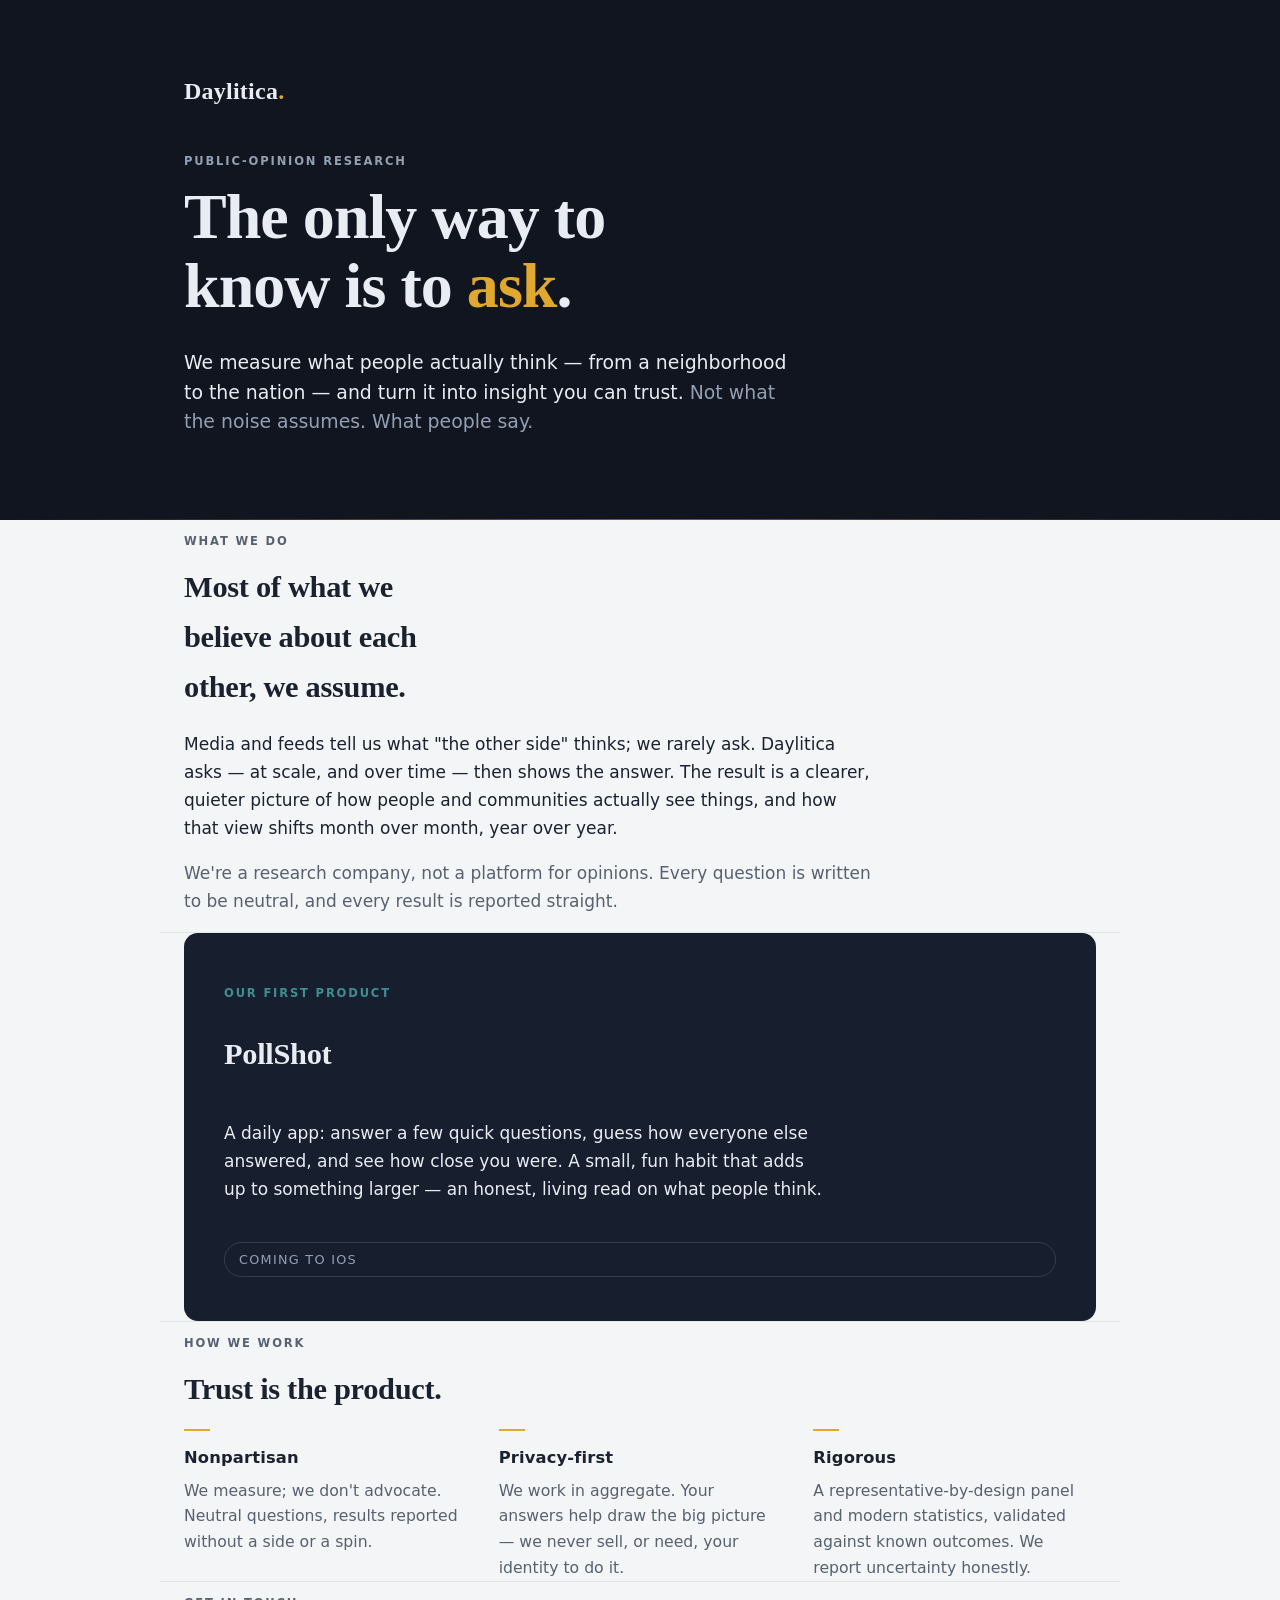
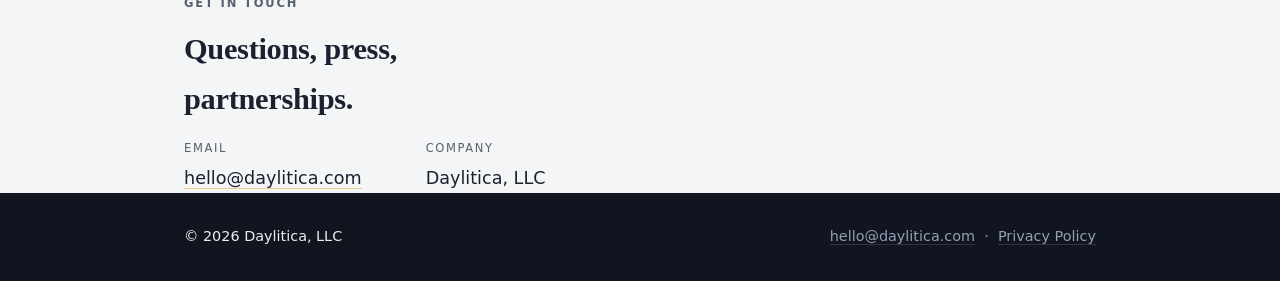
==== index.html @ 35c39e45 "Add Daylitica marketing site (sites/daylitica/) for Apple org enrollment Landing (index.html) + priv" ====
<!doctype html>
<html lang="en">
<head>
  <meta charset="utf-8">
  <title>Daylitica</title>
  <meta name="viewport" content="width=device-width, initial-scale=1">
  <meta name="description" content="Daylitica, LLC — public-opinion research. We measure what people actually think, from a neighborhood to the nation.">
  <link rel="stylesheet" href="style.css">
</head>
<body>
  <header class="hero">
    <div class="wrap">
      <p class="brand">Daylitica<span class="dot">.</span></p>
      <p class="eyebrow">Public-opinion research</p>
      <h1 class="thesis">The only way to know is to <em>ask</em>.</h1>
      <p class="lede">We measure what people actually think — from a neighborhood to the nation — and turn it into insight you can trust. <span class="soft">Not what the noise assumes. What people say.</span></p>
    </div>
  </header>

  <main>
    <section class="wrap">
      <p class="eyebrow">What we do</p>
      <h2>Most of what we believe about each other, we assume.</h2>
      <p>Media and feeds tell us what "the other side" thinks; we rarely ask. Daylitica asks — at scale, and over time — then shows the answer. The result is a clearer, quieter picture of how people and communities actually see things, and how that view shifts month over month, year over year.</p>
      <p class="muted">We're a research company, not a platform for opinions. Every question is written to be neutral, and every result is reported straight.</p>
    </section>

    <section class="wrap">
      <div class="product">
        <p class="eyebrow">Our first product</p>
        <h2>PollShot</h2>
        <p>A daily app: answer a few quick questions, guess how everyone else answered, and see how close you were. A small, fun habit that adds up to something larger — an honest, living read on what people think.</p>
        <span class="status">Coming to iOS</span>
      </div>
    </section>

    <section class="wrap">
      <p class="eyebrow">How we work</p>
      <h2>Trust is the product.</h2>
      <div class="cols">
        <div>
          <h3>Nonpartisan</h3>
          <p>We measure; we don't advocate. Neutral questions, results reported without a side or a spin.</p>
        </div>
        <div>
          <h3>Privacy-first</h3>
          <p>We work in aggregate. Your answers help draw the big picture — we never sell, or need, your identity to do it.</p>
        </div>
        <div>
          <h3>Rigorous</h3>
          <p>A representative-by-design panel and modern statistics, validated against known outcomes. We report uncertainty honestly.</p>
        </div>
      </div>
    </section>

    <section class="wrap">
      <p class="eyebrow">Get in touch</p>
      <h2>Questions, press, partnerships.</h2>
      <div class="contact-grid">
        <div>
          <div class="label">Email</div>
          <div class="val"><a href="mailto:hello@daylitica.com">hello@daylitica.com</a></div>
        </div>
        <div>
          <div class="label">Company</div>
          <div class="val">Daylitica, LLC</div>
        </div>
      </div>
    </section>
  </main>

  <footer>
    <div class="wrap">
      <span class="legal">© 2026 Daylitica, LLC</span>
      <span><a href="mailto:hello@daylitica.com">hello@daylitica.com</a> &nbsp;·&nbsp; <a href="privacy.html">Privacy Policy</a></span>
    </div>
  </footer>
</body>
</html>
---- style.css ----
:root{
  --ink:#10151F; --ink-2:#171F2E; --paper:#F4F5F7; --paper-2:#FBFBFC;
  --text:#1A2230; --text-soft:#57616F; --on-ink:#E9ECF3; --on-ink-soft:#93A0B4;
  --gold:#E0A82E; --teal:#3E8E92; --line:#E1E4E9; --line-ink:rgba(233,236,243,.14);
  --serif:ui-serif,"New York",Georgia,"Times New Roman",serif;
  --sans:-apple-system,system-ui,"Segoe UI",Roboto,Helvetica,Arial,sans-serif;
  --measure:64ch;
}
*{box-sizing:border-box}
body{margin:0;background:var(--paper);color:var(--text);font-family:var(--sans);
  font-size:17px;line-height:1.65;-webkit-font-smoothing:antialiased;text-rendering:optimizeLegibility}
.wrap{max-width:960px;margin:0 auto;padding:0 24px}
.eyebrow{font-size:.72rem;letter-spacing:.16em;text-transform:uppercase;font-weight:600;color:var(--text-soft)}
a{color:var(--text);text-decoration:none;border-bottom:1px solid rgba(224,168,46,.55);transition:border-color .15s,color .15s}
a:hover{color:#000;border-bottom-color:var(--gold)}
a:focus-visible{outline:2px solid var(--gold);outline-offset:3px;border-radius:2px}

/* Hero */
.hero{background:var(--ink);color:var(--on-ink);padding:72px 0 84px;position:relative;overflow:hidden}
.hero::after{content:"";position:absolute;left:0;right:0;bottom:0;height:1px;background:linear-gradient(90deg,transparent,var(--gold),transparent);opacity:.5}
.hero .eyebrow{color:var(--on-ink-soft)}
.brand{font-family:var(--serif);font-weight:600;font-size:1.5rem;letter-spacing:.01em;margin:0 0 40px}
.brand a{border:0;color:inherit}
.brand .dot{color:var(--gold)}
.thesis{font-family:var(--serif);font-weight:600;font-size:clamp(2.3rem,6vw,4rem);line-height:1.08;
  letter-spacing:-.015em;text-wrap:balance;margin:.5rem 0 0;max-width:15ch}
.thesis em{font-style:normal;color:var(--gold)}
.lede{font-size:1.18rem;line-height:1.55;color:var(--on-ink);max-width:52ch;margin:28px 0 0}
.lede .soft{color:var(--on-ink-soft)}

/* Sections */
section{padding:64px 0;border-top:1px solid var(--line)}
section:first-of-type{border-top:0}
h2{font-family:var(--serif);font-weight:600;font-size:1.9rem;letter-spacing:-.01em;
  text-wrap:balance;margin:.4rem 0 .9rem;max-width:22ch}
p{max-width:var(--measure)}
.muted{color:var(--text-soft)}

/* PollShot band */
.product{background:var(--ink-2);color:var(--on-ink);border-radius:14px;padding:40px 40px 44px;display:grid;gap:8px}
.product .eyebrow{color:var(--teal)}
.product h2{color:var(--on-ink)}
.product p{color:var(--on-ink);max-width:56ch}
.product .status{margin-top:14px;display:inline-block;font-size:.8rem;letter-spacing:.1em;
  text-transform:uppercase;color:var(--on-ink-soft);border:1px solid var(--line-ink);border-radius:999px;padding:6px 14px}

/* Principles */
.cols{display:grid;grid-template-columns:repeat(3,1fr);gap:36px 32px;margin-top:12px}
.cols h3{font-size:1.02rem;font-weight:700;margin:0 0 6px;letter-spacing:.01em}
.cols h3::before{content:"";display:block;width:26px;height:2px;background:var(--gold);margin-bottom:14px}
.cols p{font-size:.98rem;color:var(--text-soft);max-width:34ch;margin:0}

/* Contact */
.contact-grid{display:flex;flex-wrap:wrap;gap:40px 64px;margin-top:8px}
.contact-grid .label{font-size:.72rem;letter-spacing:.14em;text-transform:uppercase;color:var(--text-soft);margin-bottom:6px}
.contact-grid .val{font-size:1.1rem}

/* Footer */
footer{background:var(--ink);color:var(--on-ink-soft);padding:32px 0;font-size:.9rem}
footer .wrap{display:flex;flex-wrap:wrap;gap:8px 28px;align-items:center;justify-content:space-between}
footer a{color:var(--on-ink-soft);border-bottom-color:var(--line-ink)}
footer a:hover{color:var(--on-ink)}
footer .legal{color:var(--on-ink)}

/* Document pages (privacy) */
.doc-header{background:var(--ink);color:var(--on-ink);padding:26px 0}
.doc-header .brand{margin:0;font-size:1.25rem}
.doc{max-width:70ch;margin:0 auto;padding:56px 24px 72px}
.doc h1{font-family:var(--serif);font-weight:600;font-size:clamp(2rem,5vw,2.9rem);letter-spacing:-.015em;margin:0 0 6px;text-wrap:balance}
.doc .updated{font-size:.85rem;color:var(--text-soft);margin:0 0 8px}
.doc h2{font-family:var(--serif);font-size:1.4rem;margin:44px 0 4px;max-width:none}
.doc h3{font-size:1.02rem;font-weight:700;margin:26px 0 2px}
.doc p,.doc li{max-width:none;color:var(--text)}
.doc ul{padding-left:1.15em;margin:.5rem 0}
.doc li{margin:.4rem 0}
.doc li strong{font-weight:650}
.summary{background:var(--paper-2);border:1px solid var(--line);border-left:3px solid var(--gold);
  border-radius:8px;padding:20px 24px;margin:22px 0 8px}
.summary p{margin:0;font-size:1.05rem}
.summary ul{margin:.6rem 0 0}
.back{display:inline-block;margin-top:40px;font-size:.95rem}

@media (max-width:640px){
  body{font-size:16px}
  .cols{grid-template-columns:1fr;gap:28px}
  .product{padding:30px 26px 34px}
  section{padding:48px 0}
  .hero{padding:56px 0 64px}
  .doc{padding:40px 20px 56px}
}
@media (prefers-reduced-motion:reduce){*{transition:none!important}}
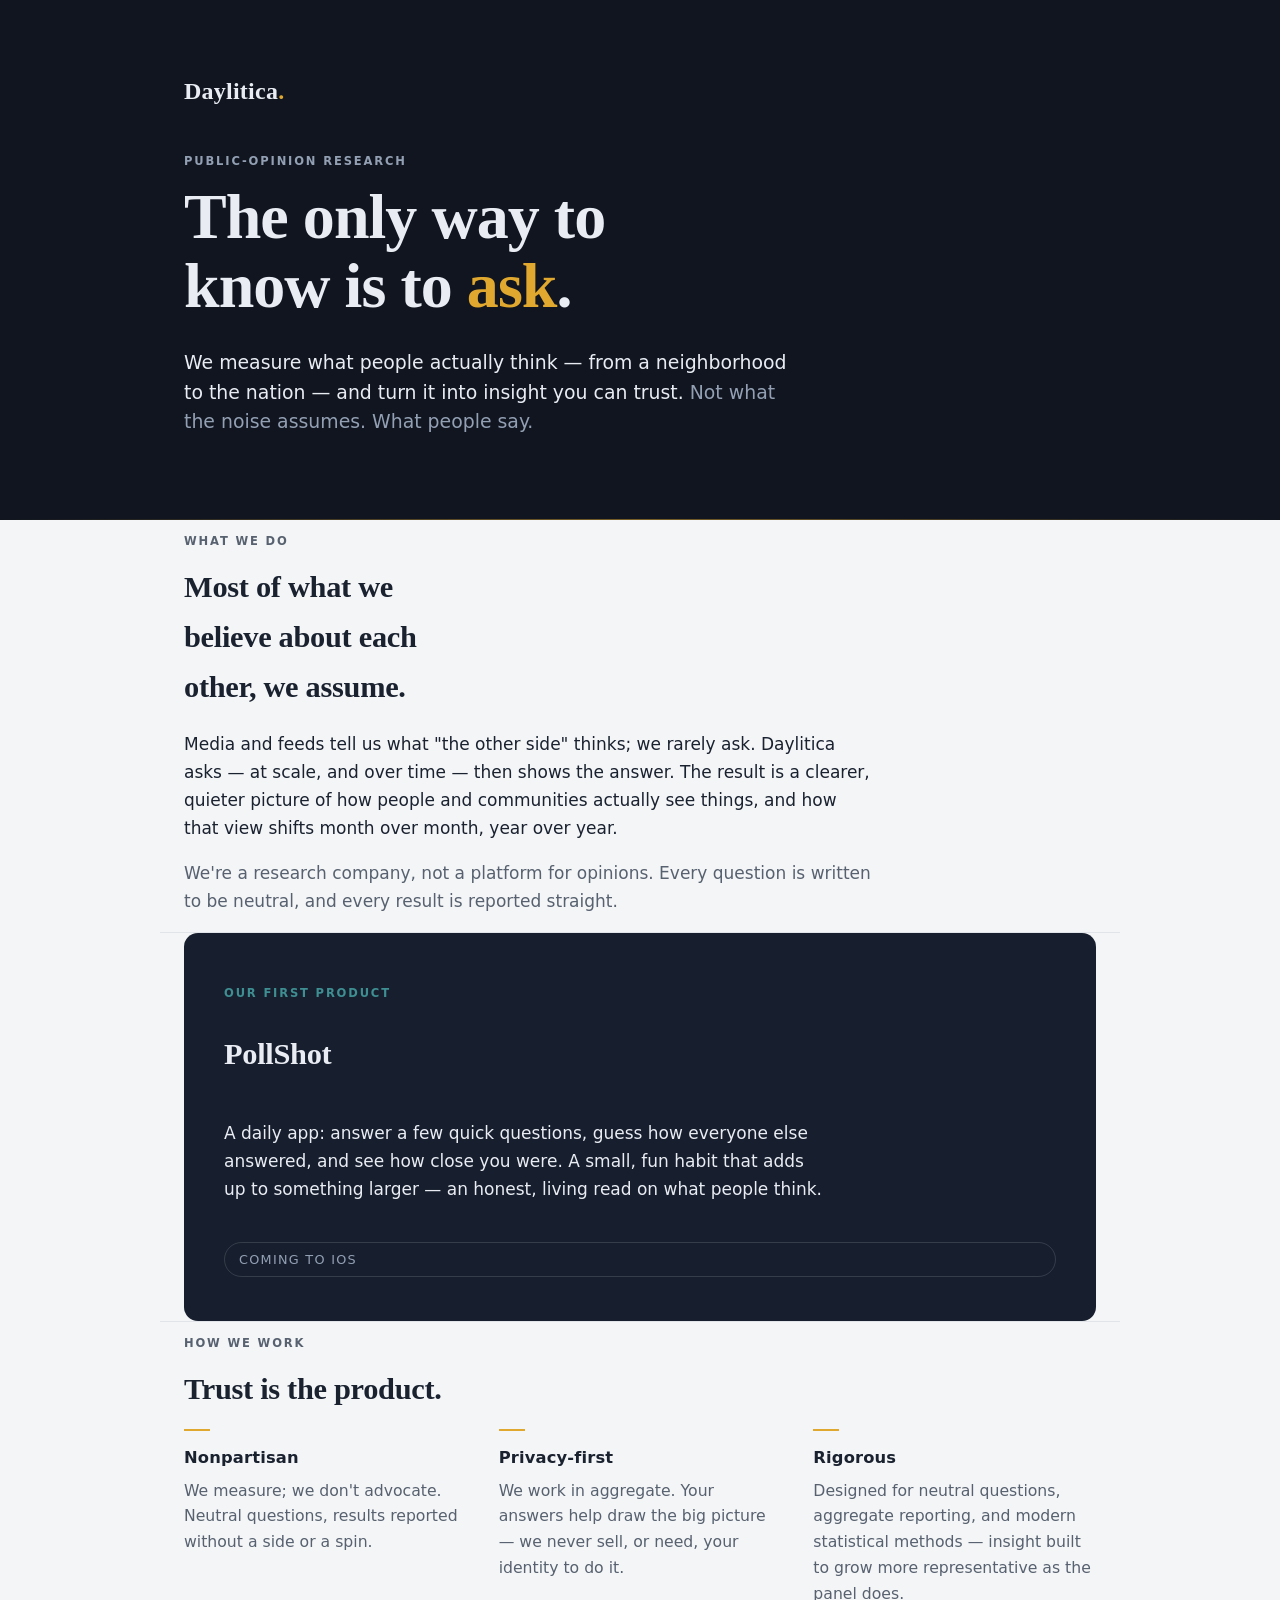
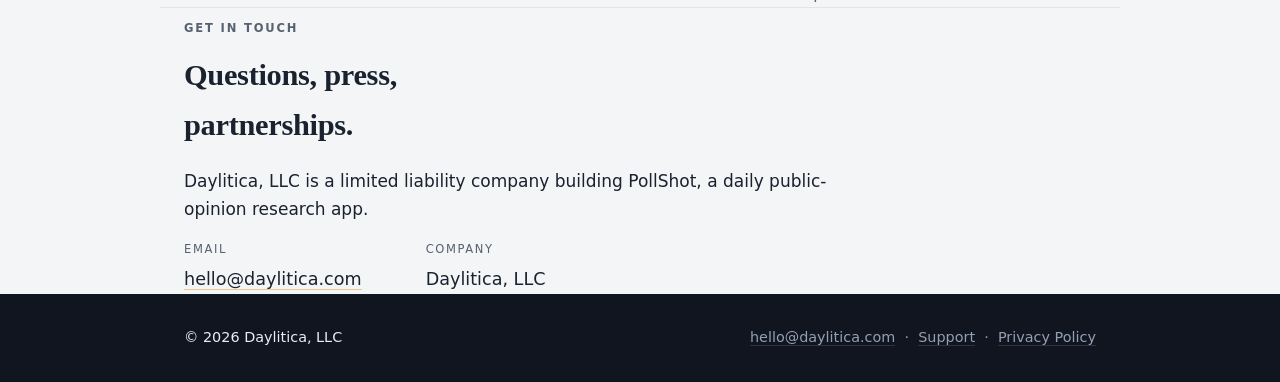
==== commit 12c063c9: "Daylitica site: soften pre-launch overpromises + add support page (review edits) - Rigorous card: dr" ====
--- a/index.html
+++ b/index.html
@@ -48,7 +48,7 @@
         </div>
         <div>
           <h3>Rigorous</h3>
-          <p>A representative-by-design panel and modern statistics, validated against known outcomes. We report uncertainty honestly.</p>
+          <p>Designed for neutral questions, aggregate reporting, and modern statistical methods — insight built to grow more representative as the panel does.</p>
         </div>
       </div>
     </section>
@@ -56,6 +56,7 @@
     <section class="wrap">
       <p class="eyebrow">Get in touch</p>
       <h2>Questions, press, partnerships.</h2>
+      <p>Daylitica, LLC is a limited liability company building PollShot, a daily public-opinion research app.</p>
       <div class="contact-grid">
         <div>
           <div class="label">Email</div>
@@ -72,7 +73,7 @@
   <footer>
     <div class="wrap">
       <span class="legal">© 2026 Daylitica, LLC</span>
-      <span><a href="mailto:hello@daylitica.com">hello@daylitica.com</a> &nbsp;·&nbsp; <a href="privacy.html">Privacy Policy</a></span>
+      <span><a href="mailto:hello@daylitica.com">hello@daylitica.com</a> &nbsp;·&nbsp; <a href="support.html">Support</a> &nbsp;·&nbsp; <a href="privacy.html">Privacy Policy</a></span>
     </div>
   </footer>
 </body>
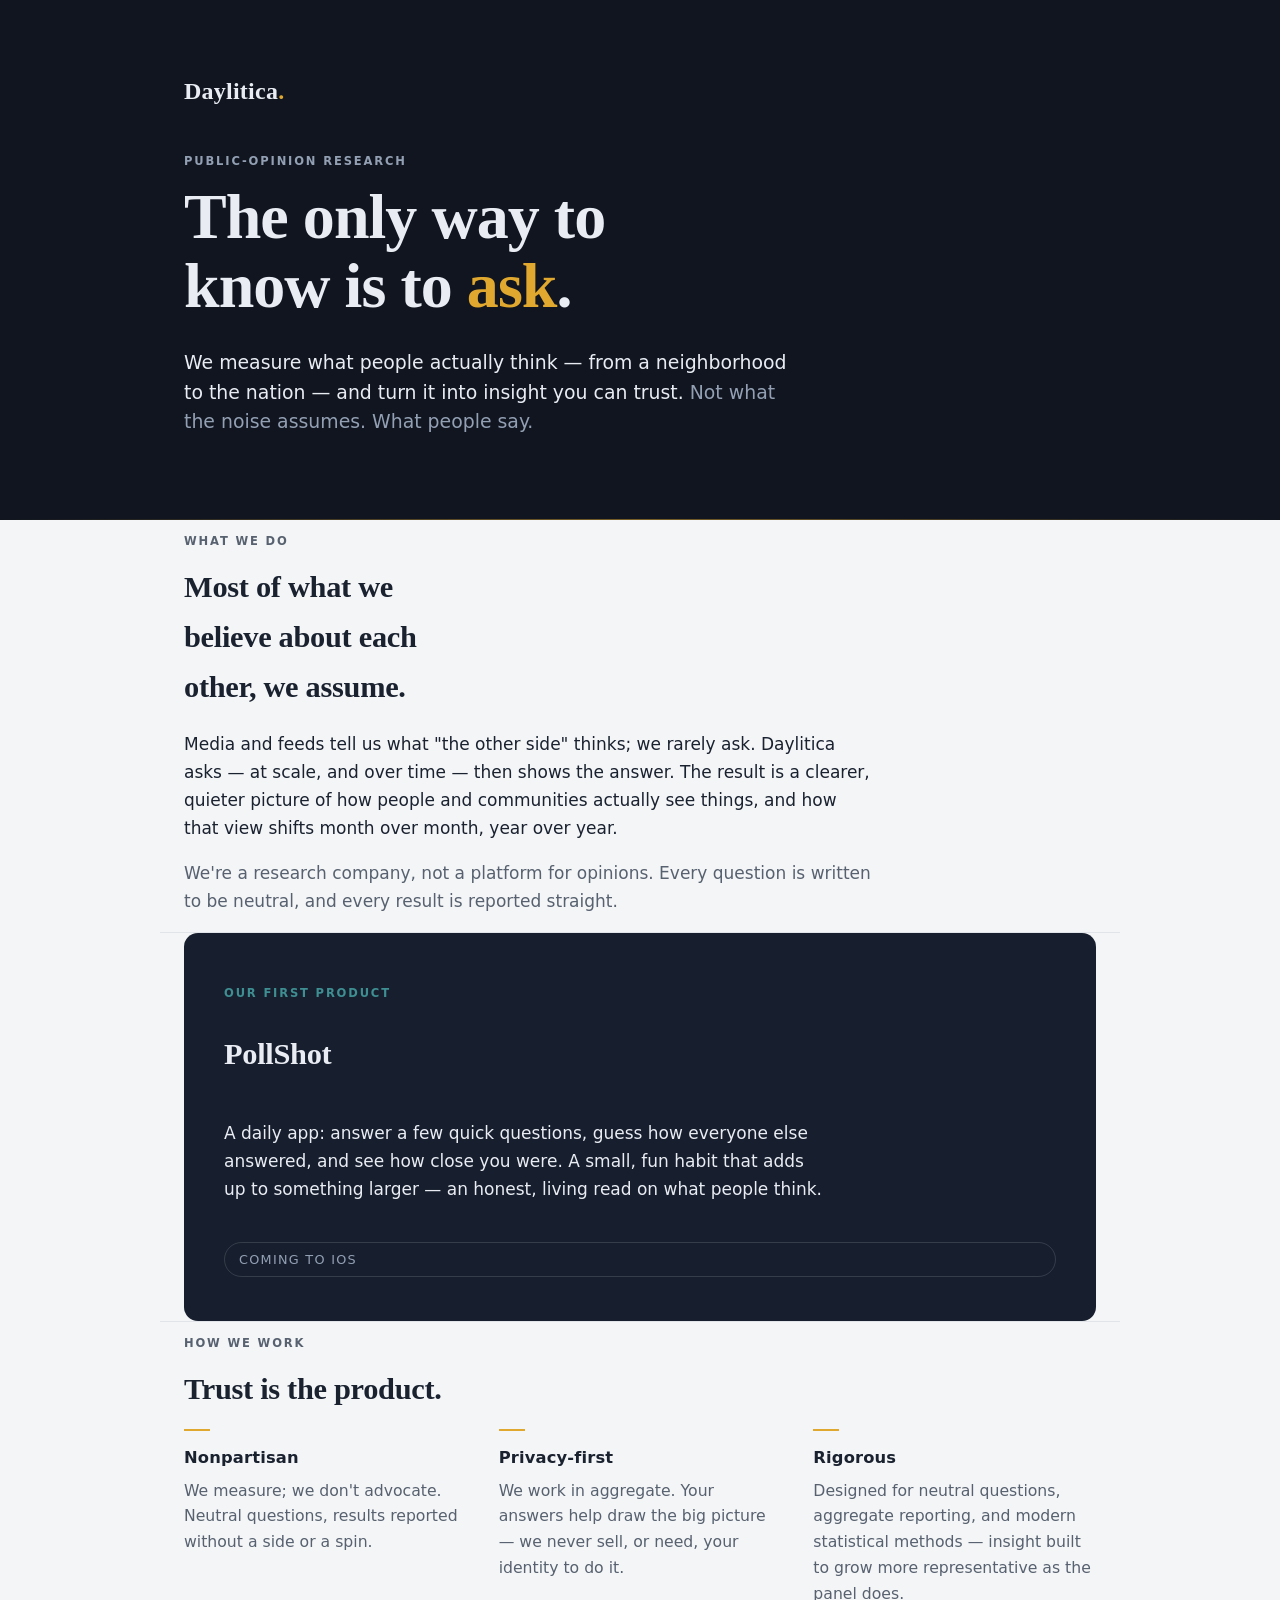
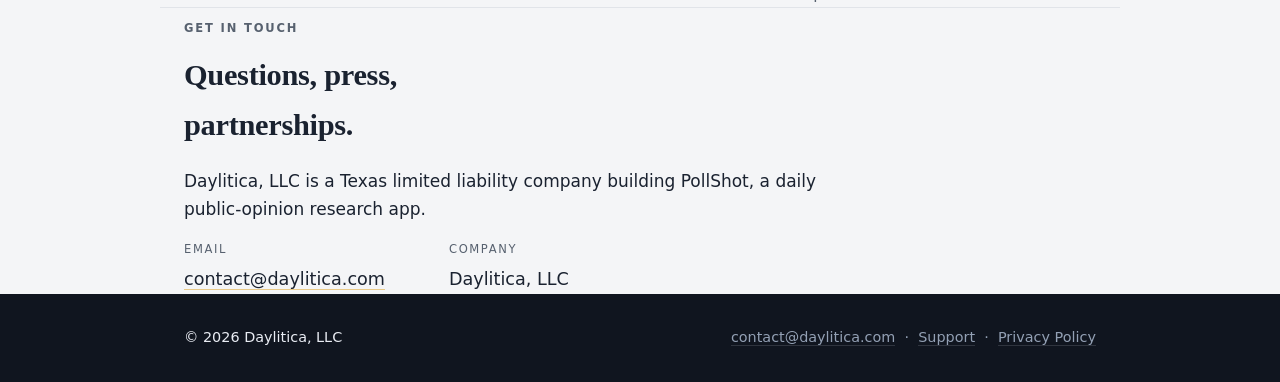
==== commit ae103228: "Daylitica site: contact@ (not hello@), Texas LLC entity line" ====
--- a/index.html
+++ b/index.html
@@ -56,11 +56,11 @@
     <section class="wrap">
       <p class="eyebrow">Get in touch</p>
       <h2>Questions, press, partnerships.</h2>
-      <p>Daylitica, LLC is a limited liability company building PollShot, a daily public-opinion research app.</p>
+      <p>Daylitica, LLC is a Texas limited liability company building PollShot, a daily public-opinion research app.</p>
       <div class="contact-grid">
         <div>
           <div class="label">Email</div>
-          <div class="val"><a href="mailto:hello@daylitica.com">hello@daylitica.com</a></div>
+          <div class="val"><a href="mailto:contact@daylitica.com">contact@daylitica.com</a></div>
         </div>
         <div>
           <div class="label">Company</div>
@@ -73,7 +73,7 @@
   <footer>
     <div class="wrap">
       <span class="legal">© 2026 Daylitica, LLC</span>
-      <span><a href="mailto:hello@daylitica.com">hello@daylitica.com</a> &nbsp;·&nbsp; <a href="support.html">Support</a> &nbsp;·&nbsp; <a href="privacy.html">Privacy Policy</a></span>
+      <span><a href="mailto:contact@daylitica.com">contact@daylitica.com</a> &nbsp;·&nbsp; <a href="support.html">Support</a> &nbsp;·&nbsp; <a href="privacy.html">Privacy Policy</a></span>
     </div>
   </footer>
 </body>
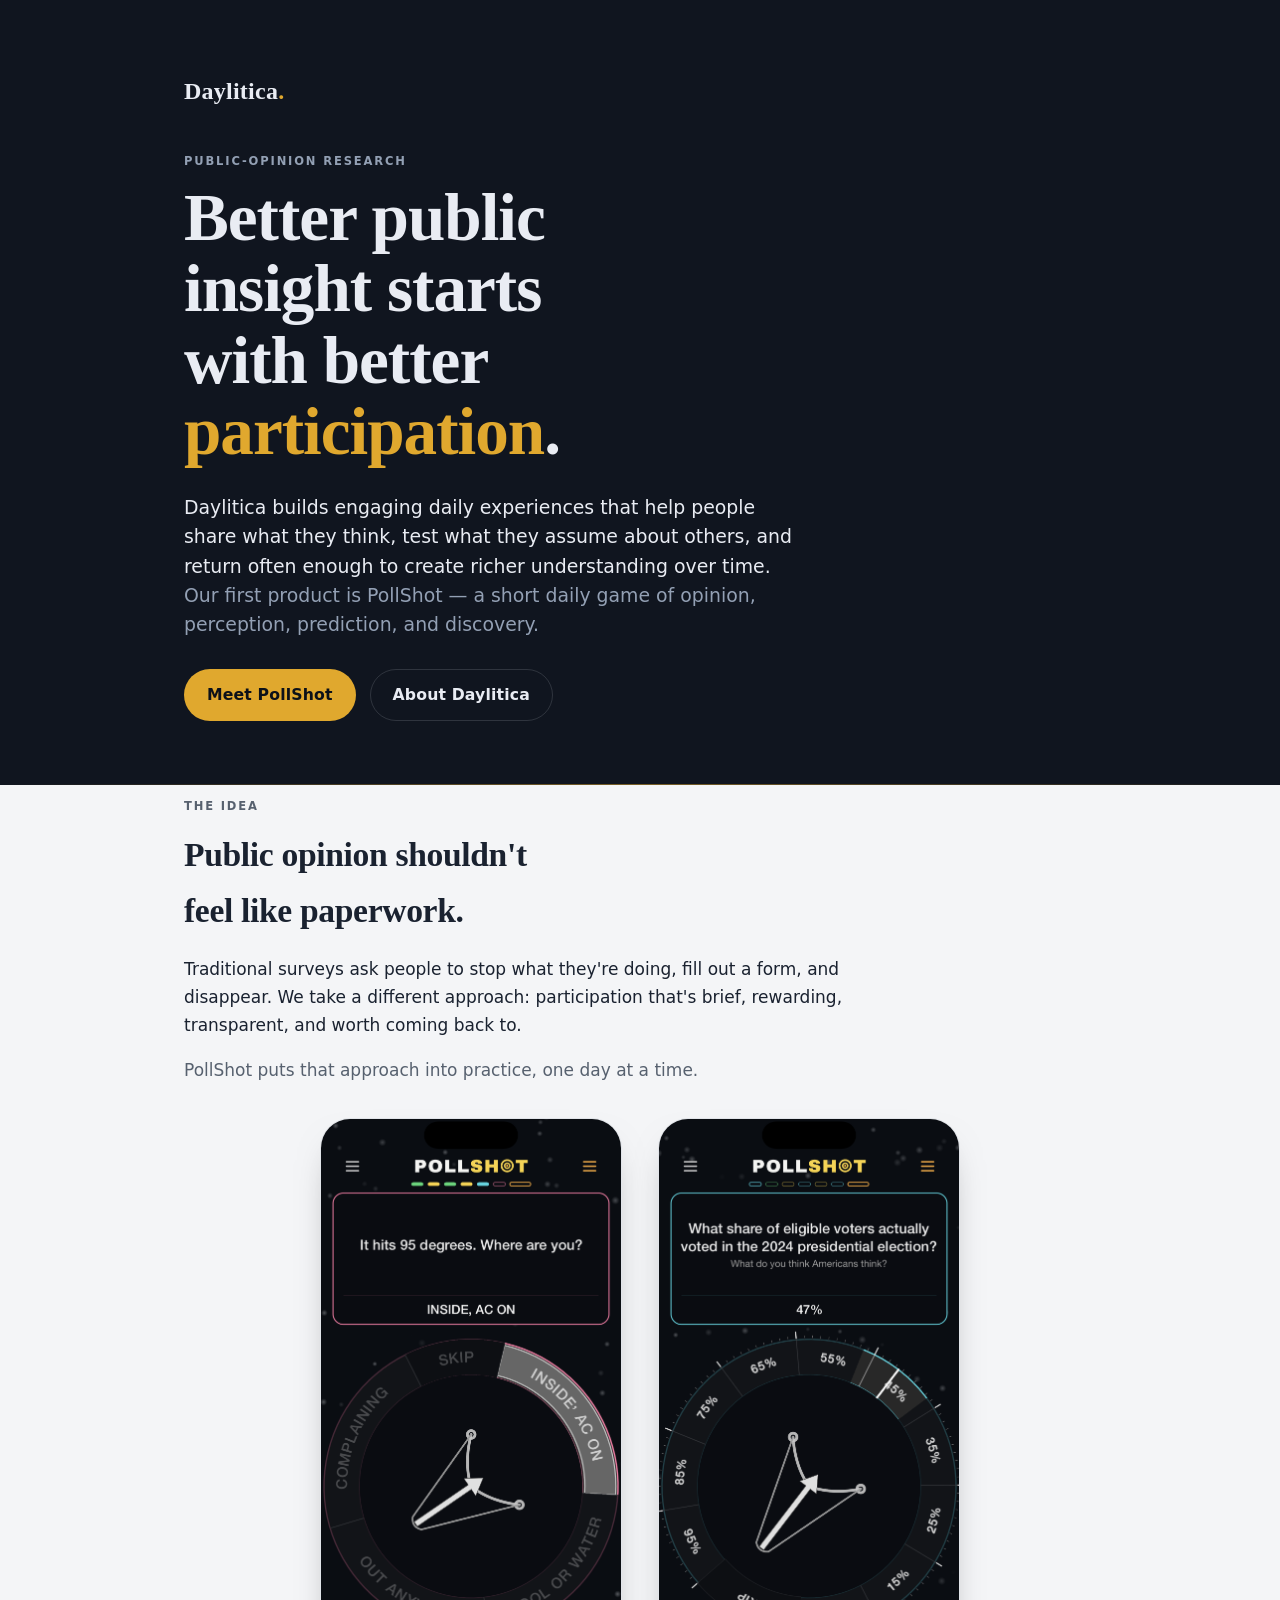
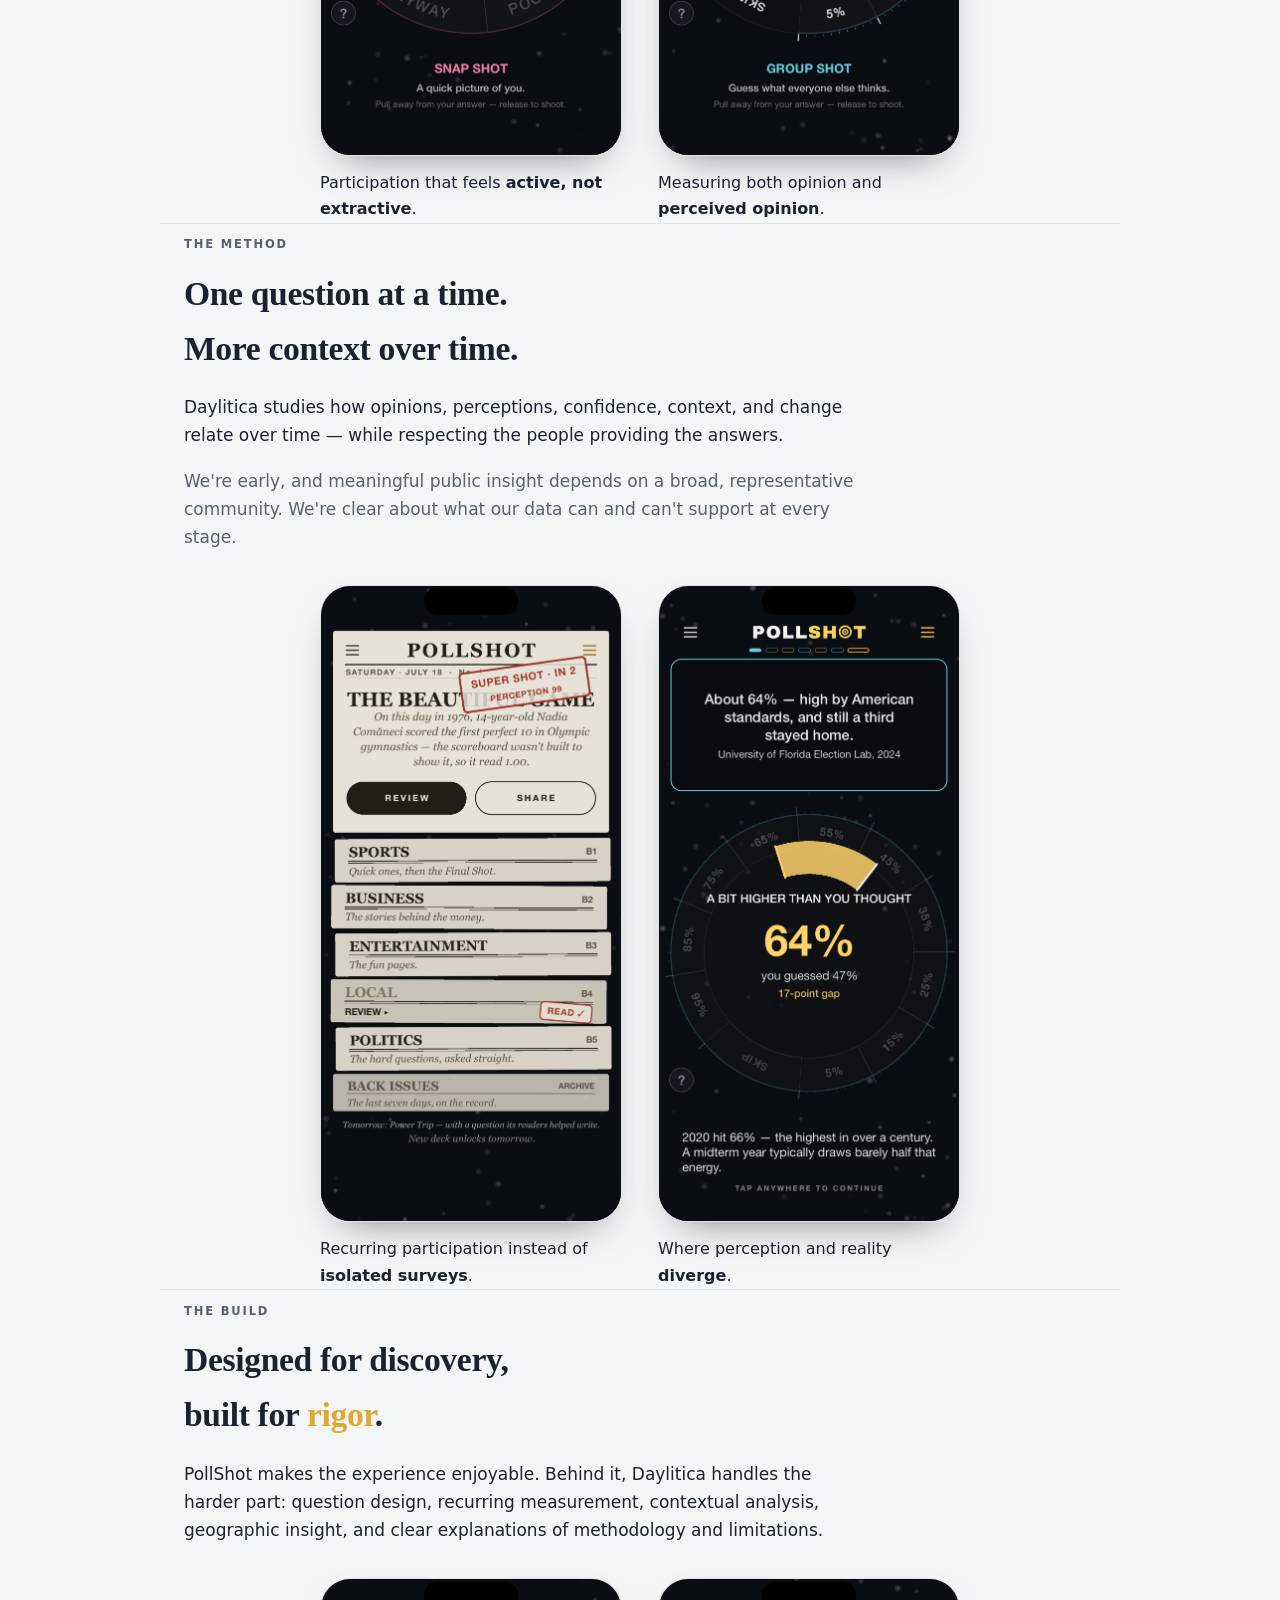
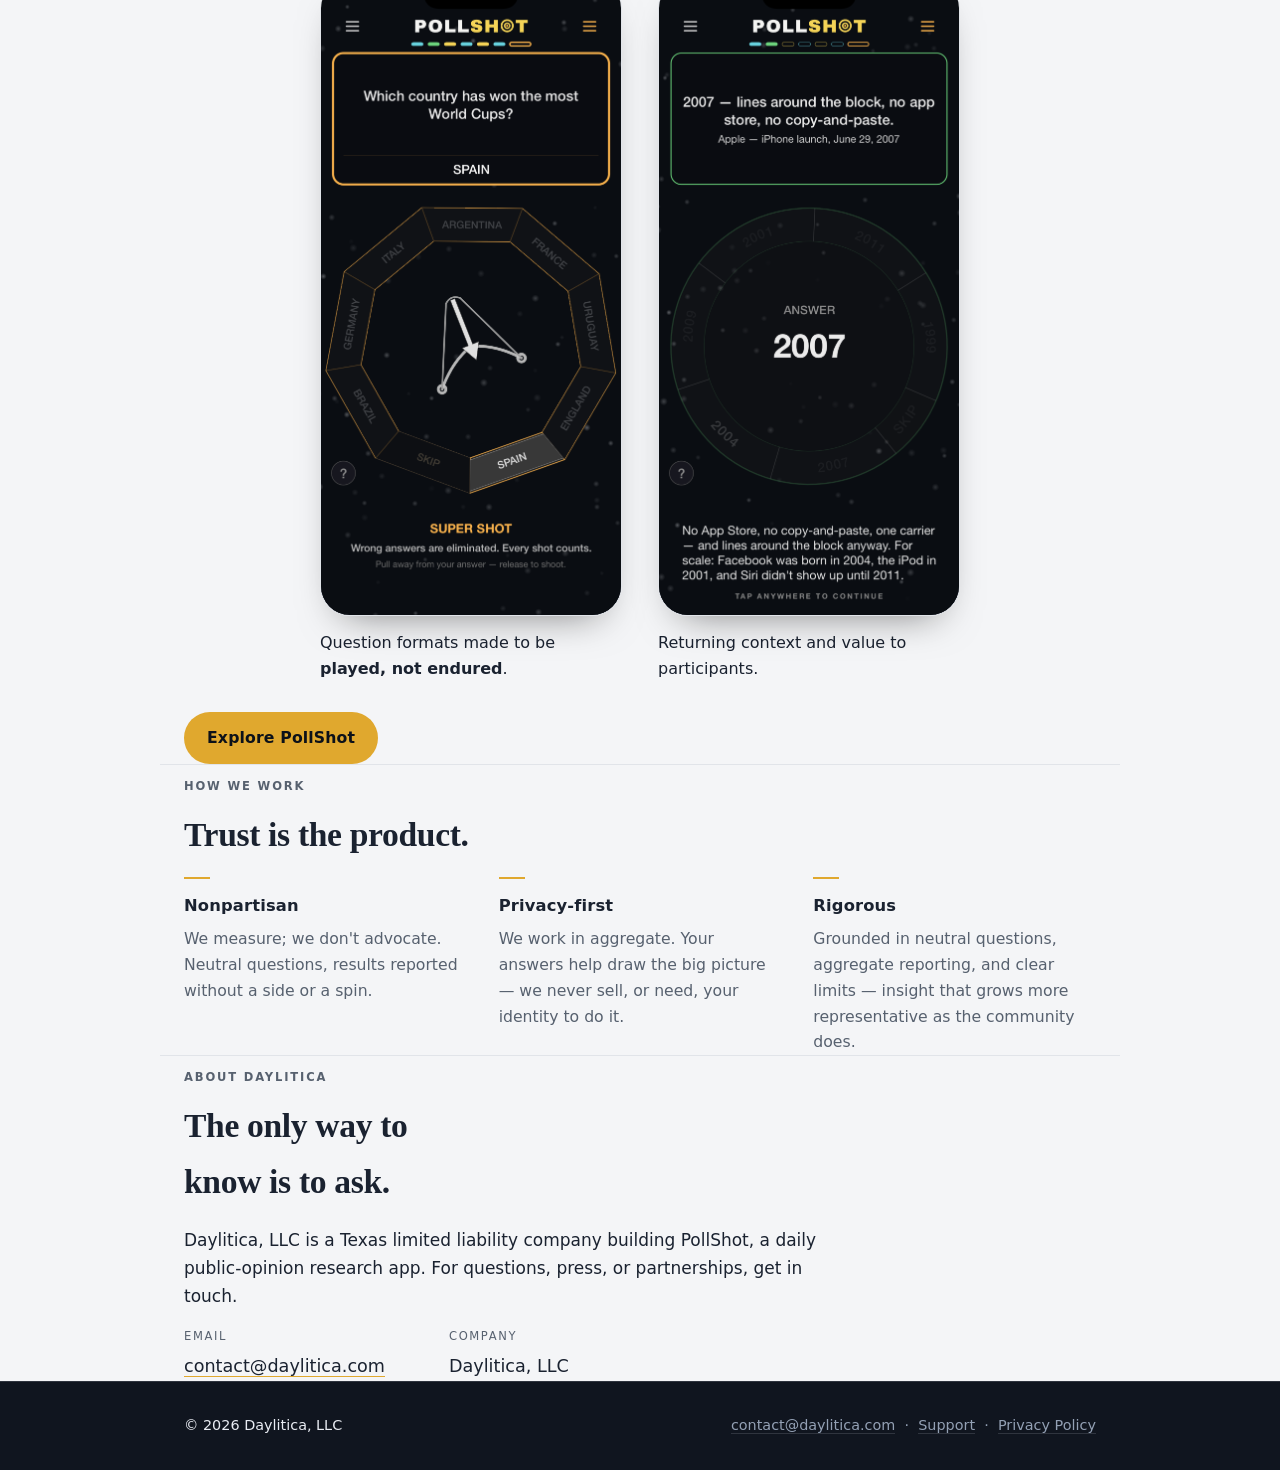
==== commit 7498fd78: "Rebuild daylitica.com on shared design system; reconcile privacy.html to July practices" ====
--- a/index.html
+++ b/index.html
@@ -1,10 +1,10 @@
 <!doctype html>
-<html lang="en">
+<html lang="en" data-brand="daylitica">
 <head>
   <meta charset="utf-8">
-  <title>Daylitica</title>
+  <title>Daylitica — better public insight starts with better participation</title>
   <meta name="viewport" content="width=device-width, initial-scale=1">
-  <meta name="description" content="Daylitica, LLC — public-opinion research. We measure what people actually think, from a neighborhood to the nation.">
+  <meta name="description" content="Daylitica, LLC builds engaging daily experiences that help people share what they think and test what they assume about others. Our first product is PollShot.">
   <link rel="stylesheet" href="style.css">
 </head>
 <body>
@@ -12,25 +12,66 @@
     <div class="wrap">
       <p class="brand">Daylitica<span class="dot">.</span></p>
       <p class="eyebrow">Public-opinion research</p>
-      <h1 class="thesis">The only way to know is to <em>ask</em>.</h1>
-      <p class="lede">We measure what people actually think — from a neighborhood to the nation — and turn it into insight you can trust. <span class="soft">Not what the noise assumes. What people say.</span></p>
+      <h1 class="thesis">Better public insight starts with better <em>participation</em>.</h1>
+      <p class="lede">Daylitica builds engaging daily experiences that help people share what they think, test what they assume about others, and return often enough to create richer understanding over time. <span class="soft">Our first product is PollShot — a short daily game of opinion, perception, prediction, and discovery.</span></p>
+      <div class="cta-row">
+        <a class="btn btn-primary" href="https://pollshot.com">Meet PollShot</a>
+        <a class="btn btn-ghost" href="#about">About Daylitica</a>
+      </div>
     </div>
   </header>
 
   <main>
     <section class="wrap">
-      <p class="eyebrow">What we do</p>
-      <h2>Most of what we believe about each other, we assume.</h2>
-      <p>Media and feeds tell us what "the other side" thinks; we rarely ask. Daylitica asks — at scale, and over time — then shows the answer. The result is a clearer, quieter picture of how people and communities actually see things, and how that view shifts month over month, year over year.</p>
-      <p class="muted">We're a research company, not a platform for opinions. Every question is written to be neutral, and every result is reported straight.</p>
+      <p class="eyebrow">The idea</p>
+      <h2>Public opinion shouldn't feel like paperwork.</h2>
+      <p>Traditional surveys ask people to stop what they're doing, fill out a form, and disappear. We take a different approach: participation that's brief, rewarding, transparent, and worth coming back to.</p>
+      <p class="muted">PollShot puts that approach into practice, one day at a time.</p>
+      <div class="shots two">
+        <figure class="shot">
+          <div class="shot-frame"><img src="img/shot-hero-dial.png" alt="A PollShot question answered on a radial dial rather than a form."></div>
+          <figcaption class="shot-caption">Participation that feels <strong>active, not extractive</strong>.</figcaption>
+        </figure>
+        <figure class="shot">
+          <div class="shot-frame"><img src="img/shot-group-guess.png" alt="A Group Shot asking the participant to estimate what others think."></div>
+          <figcaption class="shot-caption">Measuring both opinion and <strong>perceived opinion</strong>.</figcaption>
+        </figure>
+      </div>
     </section>
 
     <section class="wrap">
-      <div class="product">
-        <p class="eyebrow">Our first product</p>
-        <h2>PollShot</h2>
-        <p>A daily app: answer a few quick questions, guess how everyone else answered, and see how close you were. A small, fun habit that adds up to something larger — an honest, living read on what people think.</p>
-        <span class="status">Coming to iOS</span>
+      <p class="eyebrow">The method</p>
+      <h2>One question at a time. More context over time.</h2>
+      <p>Daylitica studies how opinions, perceptions, confidence, context, and change relate over time — while respecting the people providing the answers.</p>
+      <p class="muted">We're early, and meaningful public insight depends on a broad, representative community. We're clear about what our data can and can't support at every stage.</p>
+      <div class="shots two">
+        <figure class="shot">
+          <div class="shot-frame"><img src="img/shot-frontpage.png" alt="The PollShot daily edition front page, returning each day."></div>
+          <figcaption class="shot-caption">Recurring participation instead of <strong>isolated surveys</strong>.</figcaption>
+        </figure>
+        <figure class="shot">
+          <div class="shot-frame"><img src="img/shot-group-reveal.png" alt="A reveal showing the real figure against the participant's estimate, and the gap."></div>
+          <figcaption class="shot-caption">Where perception and reality <strong>diverge</strong>.</figcaption>
+        </figure>
+      </div>
+    </section>
+
+    <section class="wrap">
+      <p class="eyebrow">The build</p>
+      <h2>Designed for discovery, built for <em>rigor</em>.</h2>
+      <p>PollShot makes the experience enjoyable. Behind it, Daylitica handles the harder part: question design, recurring measurement, contextual analysis, geographic insight, and clear explanations of methodology and limitations.</p>
+      <div class="shots two">
+        <figure class="shot">
+          <div class="shot-frame"><img src="img/shot-super.png" alt="A PollShot Super Shot, an interactive question format."></div>
+          <figcaption class="shot-caption">Question formats made to be <strong>played, not endured</strong>.</figcaption>
+        </figure>
+        <figure class="shot">
+          <div class="shot-frame"><img src="img/shot-reveal.png" alt="A reveal page returning context to the participant after they answer."></div>
+          <figcaption class="shot-caption">Returning context and value to participants.</figcaption>
+        </figure>
+      </div>
+      <div class="cta-row">
+        <a class="btn btn-primary" href="https://pollshot.com">Explore PollShot</a>
       </div>
     </section>
 
@@ -48,15 +89,15 @@
         </div>
         <div>
           <h3>Rigorous</h3>
-          <p>Designed for neutral questions, aggregate reporting, and modern statistical methods — insight built to grow more representative as the panel does.</p>
+          <p>Grounded in neutral questions, aggregate reporting, and clear limits — insight that grows more representative as the community does.</p>
         </div>
       </div>
     </section>
 
-    <section class="wrap">
-      <p class="eyebrow">Get in touch</p>
-      <h2>Questions, press, partnerships.</h2>
-      <p>Daylitica, LLC is a Texas limited liability company building PollShot, a daily public-opinion research app.</p>
+    <section id="about" class="wrap">
+      <p class="eyebrow">About Daylitica</p>
+      <h2>The only way to know is to ask.</h2>
+      <p>Daylitica, LLC is a Texas limited liability company building PollShot, a daily public-opinion research app. For questions, press, or partnerships, get in touch.</p>
       <div class="contact-grid">
         <div>
           <div class="label">Email</div>
--- a/style.css
+++ b/style.css
@@ -1,91 +1,192 @@
+/* ============================================================
+   Daylitica / PollShot shared design system.
+   ONE stylesheet, byte-identical in both site repos.
+   Brand is chosen by <html data-brand="pollshot|daylitica">.
+   Components reference SEMANTIC tokens only (--bg, --fg, --accent…);
+   the brand blocks below map the shared palette onto them.
+   ============================================================ */
+
 :root{
-  --ink:#10151F; --ink-2:#171F2E; --paper:#F4F5F7; --paper-2:#FBFBFC;
-  --text:#1A2230; --text-soft:#57616F; --on-ink:#E9ECF3; --on-ink-soft:#93A0B4;
-  --gold:#E0A82E; --teal:#3E8E92; --line:#E1E4E9; --line-ink:rgba(233,236,243,.14);
+  /* Palette primitives (shared, identical across brands) */
+  --ink:#10151F; --ink-2:#171F2E; --ink-3:#1E2839;
+  --paper:#F4F5F7; --paper-2:#FBFBFC;
+  --on-ink:#E9ECF3; --on-ink-soft:#93A0B4;
+  --slate:#1A2230; --slate-soft:#57616F;
+  --gold:#E0A82E; --teal:#4FB3B8; --teal-deep:#3E8E92;
   --serif:ui-serif,"New York",Georgia,"Times New Roman",serif;
   --sans:-apple-system,system-ui,"Segoe UI",Roboto,Helvetica,Arial,sans-serif;
-  --measure:64ch;
+  --measure:62ch;
+  --radius:14px;
 }
+
+/* ---- Brand: Daylitica (light page, editorial, gold-forward) ---- */
+[data-brand="daylitica"]{
+  --bg:var(--paper); --surface:var(--paper-2); --surface-ink:var(--ink-2);
+  --fg:var(--slate); --fg-soft:var(--slate-soft);
+  --accent:var(--gold); --accent-2:var(--teal-deep);
+  --line:#E1E4E9;
+  --hero-bg:var(--ink); --hero-fg:var(--on-ink); --hero-fg-soft:var(--on-ink-soft);
+  --hero-accent:var(--gold);
+  --on-dark:var(--on-ink); --on-dark-soft:var(--on-ink-soft); --line-dark:rgba(233,236,243,.14);
+}
+
+/* ---- Brand: PollShot (dark throughout, playful, teal-forward) ---- */
+[data-brand="pollshot"]{
+  --bg:var(--ink); --surface:var(--ink-2); --surface-ink:var(--ink-3);
+  --fg:var(--on-ink); --fg-soft:var(--on-ink-soft);
+  --accent:var(--teal); --accent-2:var(--gold);
+  --line:rgba(233,236,243,.14);
+  --hero-bg:radial-gradient(120% 90% at 50% 0%,var(--ink-2),var(--ink) 70%);
+  --hero-fg:var(--on-ink); --hero-fg-soft:var(--on-ink-soft);
+  --hero-accent:var(--teal);
+  --on-dark:var(--on-ink); --on-dark-soft:var(--on-ink-soft); --line-dark:rgba(233,236,243,.14);
+}
+
 *{box-sizing:border-box}
-body{margin:0;background:var(--paper);color:var(--text);font-family:var(--sans);
+body{margin:0;background:var(--bg);color:var(--fg);font-family:var(--sans);
   font-size:17px;line-height:1.65;-webkit-font-smoothing:antialiased;text-rendering:optimizeLegibility}
 .wrap{max-width:960px;margin:0 auto;padding:0 24px}
-.eyebrow{font-size:.72rem;letter-spacing:.16em;text-transform:uppercase;font-weight:600;color:var(--text-soft)}
-a{color:var(--text);text-decoration:none;border-bottom:1px solid rgba(224,168,46,.55);transition:border-color .15s,color .15s}
-a:hover{color:#000;border-bottom-color:var(--gold)}
-a:focus-visible{outline:2px solid var(--gold);outline-offset:3px;border-radius:2px}
+.eyebrow{font-size:.72rem;letter-spacing:.16em;text-transform:uppercase;font-weight:600;color:var(--fg-soft)}
+a{color:var(--fg);text-decoration:none;border-bottom:1px solid var(--accent);transition:border-color .15s,color .15s,background .15s}
+a:hover{border-bottom-color:var(--accent)}
+a:focus-visible{outline:2px solid var(--accent);outline-offset:3px;border-radius:2px}
+.muted{color:var(--fg-soft)}
+em{font-style:normal}
 
-/* Hero */
-.hero{background:var(--ink);color:var(--on-ink);padding:72px 0 84px;position:relative;overflow:hidden}
-.hero::after{content:"";position:absolute;left:0;right:0;bottom:0;height:1px;background:linear-gradient(90deg,transparent,var(--gold),transparent);opacity:.5}
-.hero .eyebrow{color:var(--on-ink-soft)}
-.brand{font-family:var(--serif);font-weight:600;font-size:1.5rem;letter-spacing:.01em;margin:0 0 40px}
+/* ---- Hero ---- */
+.hero{background:var(--hero-bg);color:var(--hero-fg);padding:72px 0 64px;position:relative;overflow:hidden}
+.hero::after{content:"";position:absolute;left:0;right:0;bottom:0;height:1px;
+  background:linear-gradient(90deg,transparent,var(--hero-accent),transparent);opacity:.5}
+.hero .eyebrow{color:var(--hero-fg-soft)}
+.hero a:not(.btn){color:var(--hero-fg)}
+.brand{font-family:var(--serif);font-weight:700;font-size:1.5rem;letter-spacing:.01em;margin:0 0 40px}
 .brand a{border:0;color:inherit}
-.brand .dot{color:var(--gold)}
-.thesis{font-family:var(--serif);font-weight:600;font-size:clamp(2.3rem,6vw,4rem);line-height:1.08;
+.brand .dot{color:var(--accent)}
+.thesis{font-family:var(--serif);font-weight:600;font-size:clamp(2.4rem,7vw,4.2rem);line-height:1.06;
   letter-spacing:-.015em;text-wrap:balance;margin:.5rem 0 0;max-width:15ch}
-.thesis em{font-style:normal;color:var(--gold)}
-.lede{font-size:1.18rem;line-height:1.55;color:var(--on-ink);max-width:52ch;margin:28px 0 0}
-.lede .soft{color:var(--on-ink-soft)}
+.thesis em{color:var(--hero-accent)}
+.lede{font-size:1.18rem;line-height:1.55;color:var(--hero-fg);max-width:52ch;margin:26px 0 0}
+.lede .soft{color:var(--hero-fg-soft)}
+.status{margin-top:26px;display:inline-block;font-size:.8rem;letter-spacing:.1em;
+  text-transform:uppercase;color:var(--hero-fg-soft);border:1px solid var(--line-dark);border-radius:999px;padding:6px 14px}
 
-/* Sections */
-section{padding:64px 0;border-top:1px solid var(--line)}
+/* CTA buttons */
+.cta-row{display:flex;flex-wrap:wrap;gap:14px;margin-top:30px}
+.btn{display:inline-block;font-size:.98rem;font-weight:600;letter-spacing:.01em;
+  padding:12px 22px;border-radius:999px;border:1px solid transparent;cursor:pointer;transition:transform .12s,background .15s,border-color .15s}
+.btn-primary{background:var(--accent);color:#0C1119;border-color:var(--accent)}
+.btn-primary:hover{transform:translateY(-1px)}
+.btn-ghost{background:transparent;color:var(--fg);border-color:var(--line)}
+.btn-ghost:hover{border-color:var(--accent)}
+.hero .btn-ghost{color:var(--hero-fg);border-color:var(--line-dark)}
+.hero .btn-ghost:hover{border-color:var(--hero-accent)}
+a.btn{border-bottom:1px solid transparent}
+
+/* ---- Sections ---- */
+section{padding:66px 0;border-top:1px solid var(--line)}
 section:first-of-type{border-top:0}
-h2{font-family:var(--serif);font-weight:600;font-size:1.9rem;letter-spacing:-.01em;
-  text-wrap:balance;margin:.4rem 0 .9rem;max-width:22ch}
+h2{font-family:var(--serif);font-weight:600;font-size:clamp(1.7rem,3.6vw,2.1rem);letter-spacing:-.01em;
+  text-wrap:balance;margin:.4rem 0 .9rem;max-width:24ch}
+h2 em{color:var(--accent)}
 p{max-width:var(--measure)}
-.muted{color:var(--text-soft)}
+.lead-p{font-size:1.12rem;color:var(--fg)}
 
-/* PollShot band */
-.product{background:var(--ink-2);color:var(--on-ink);border-radius:14px;padding:40px 40px 44px;display:grid;gap:8px}
-.product .eyebrow{color:var(--teal)}
-.product h2{color:var(--on-ink)}
-.product p{color:var(--on-ink);max-width:56ch}
-.product .status{margin-top:14px;display:inline-block;font-size:.8rem;letter-spacing:.1em;
-  text-transform:uppercase;color:var(--on-ink-soft);border:1px solid var(--line-ink);border-radius:999px;padding:6px 14px}
+/* ---- Product-shot figures (screenshot slots) ---- */
+.shots{display:grid;gap:40px 36px;margin-top:34px}
+.shots.two{grid-template-columns:repeat(2,1fr);max-width:640px;margin-inline:auto}
+.shots.three{grid-template-columns:repeat(3,1fr)}
+.shot{margin:0;display:flex;flex-direction:column;gap:14px}
+.shot-frame{position:relative;aspect-ratio:9/19;border-radius:30px;overflow:hidden;
+  background:linear-gradient(180deg,var(--surface),var(--surface-ink));
+  border:1px solid var(--line);box-shadow:0 18px 40px -22px rgba(0,0,0,.55)}
+.shot-frame img{position:absolute;inset:0;width:100%;height:100%;object-fit:cover;display:block}
+/* Placeholder note — shows the capture instruction until a real <img> is dropped in.
+   Authoring aid: it's hidden automatically once the frame contains an image. */
+.shot-frame[data-shot]::before{content:"SHOT";position:absolute;top:14px;left:14px;
+  font-size:.6rem;letter-spacing:.18em;font-weight:700;color:var(--accent);opacity:.85}
+.shot-frame[data-shot]::after{content:attr(data-shot);position:absolute;inset:auto 18px 18px;top:44px;
+  display:flex;align-items:center;font-size:.82rem;line-height:1.5;color:var(--fg-soft);
+  font-family:var(--sans)}
+.shot-frame:has(img)::before,.shot-frame:has(img)::after{display:none}
+.shot-caption{font-size:1rem;color:var(--fg);max-width:34ch;margin:0}
+.shot-caption strong{font-weight:650}
 
-/* Principles */
+/* Hero composition: one large shot + two supporting */
+.hero-shots{display:grid;grid-template-columns:1.25fr 1fr;gap:22px;margin-top:44px;align-items:end}
+.hero-shots .shot-frame{box-shadow:0 26px 60px -28px rgba(0,0,0,.7)}
+.hero-shots .stack{display:grid;gap:22px}
+.hero-shots .stack .shot-frame{aspect-ratio:9/16}
+.hero-shots .stack .shot-frame img{object-position:center top}
+
+/* ---- Shot-type grid (YOUR / GROUP / LONG / SUPER) ---- */
+.shot-types{display:grid;grid-template-columns:repeat(2,1fr);gap:20px;margin-top:30px}
+.shot-type{background:var(--surface);border:1px solid var(--line);border-radius:12px;padding:22px 24px}
+.shot-type .kicker{font-size:.72rem;letter-spacing:.16em;text-transform:uppercase;font-weight:700;color:var(--accent);margin:0 0 8px}
+.shot-type p{margin:0;font-size:1.02rem;color:var(--fg);max-width:none}
+
+/* ---- Columns (how-it-plays / principles) ---- */
 .cols{display:grid;grid-template-columns:repeat(3,1fr);gap:36px 32px;margin-top:12px}
 .cols h3{font-size:1.02rem;font-weight:700;margin:0 0 6px;letter-spacing:.01em}
-.cols h3::before{content:"";display:block;width:26px;height:2px;background:var(--gold);margin-bottom:14px}
-.cols p{font-size:.98rem;color:var(--text-soft);max-width:34ch;margin:0}
+.cols h3::before{content:"";display:block;width:26px;height:2px;background:var(--accent);margin-bottom:14px}
+.cols p{font-size:.98rem;color:var(--fg-soft);max-width:34ch;margin:0}
+.cols em{color:var(--fg)}
 
-/* Contact */
+/* ---- PollShot band (used on Daylitica's page) ---- */
+.product{background:var(--surface-ink);color:var(--on-dark);border-radius:var(--radius);padding:40px 40px 44px;display:grid;gap:8px}
+.product .eyebrow{color:var(--teal)}
+.product h2{color:var(--on-dark)}
+.product p{color:var(--on-dark);max-width:56ch}
+.product .status{margin-top:14px;color:var(--on-dark-soft);border-color:var(--line-dark)}
+
+/* ---- Contact grid ---- */
 .contact-grid{display:flex;flex-wrap:wrap;gap:40px 64px;margin-top:8px}
-.contact-grid .label{font-size:.72rem;letter-spacing:.14em;text-transform:uppercase;color:var(--text-soft);margin-bottom:6px}
+.contact-grid .label{font-size:.72rem;letter-spacing:.14em;text-transform:uppercase;color:var(--fg-soft);margin-bottom:6px}
 .contact-grid .val{font-size:1.1rem}
 
-/* Footer */
-footer{background:var(--ink);color:var(--on-ink-soft);padding:32px 0;font-size:.9rem}
+/* ---- Closing band ---- */
+.closer{text-align:left}
+.closer h2{max-width:20ch}
+
+/* ---- Footer (always dark) ---- */
+footer{background:var(--ink);color:var(--on-dark-soft);padding:32px 0;font-size:.9rem;border-top:1px solid var(--line-dark)}
 footer .wrap{display:flex;flex-wrap:wrap;gap:8px 28px;align-items:center;justify-content:space-between}
-footer a{color:var(--on-ink-soft);border-bottom-color:var(--line-ink)}
-footer a:hover{color:var(--on-ink)}
-footer .legal{color:var(--on-ink)}
+footer a{color:var(--on-dark-soft);border-bottom-color:var(--line-dark)}
+footer a:hover{color:var(--on-dark)}
+footer .legal{color:var(--on-dark)}
 
-/* Document pages (privacy) */
-.doc-header{background:var(--ink);color:var(--on-ink);padding:26px 0}
+/* ---- Document pages (privacy / support) ---- */
+.doc-header{background:var(--ink);color:var(--on-dark);padding:26px 0}
 .doc-header .brand{margin:0;font-size:1.25rem}
+.doc-header a{color:var(--on-dark)}
 .doc{max-width:70ch;margin:0 auto;padding:56px 24px 72px}
 .doc h1{font-family:var(--serif);font-weight:600;font-size:clamp(2rem,5vw,2.9rem);letter-spacing:-.015em;margin:0 0 6px;text-wrap:balance}
-.doc .updated{font-size:.85rem;color:var(--text-soft);margin:0 0 8px}
+.doc .updated{font-size:.85rem;color:var(--fg-soft);margin:0 0 8px}
 .doc h2{font-family:var(--serif);font-size:1.4rem;margin:44px 0 4px;max-width:none}
 .doc h3{font-size:1.02rem;font-weight:700;margin:26px 0 2px}
-.doc p,.doc li{max-width:none;color:var(--text)}
+.doc p,.doc li{max-width:none;color:var(--fg)}
 .doc ul{padding-left:1.15em;margin:.5rem 0}
 .doc li{margin:.4rem 0}
 .doc li strong{font-weight:650}
-.summary{background:var(--paper-2);border:1px solid var(--line);border-left:3px solid var(--gold);
+.summary{background:var(--surface);border:1px solid var(--line);border-left:3px solid var(--accent);
   border-radius:8px;padding:20px 24px;margin:22px 0 8px}
 .summary p{margin:0;font-size:1.05rem}
 .summary ul{margin:.6rem 0 0}
 .back{display:inline-block;margin-top:40px;font-size:.95rem}
 
+/* ---- Responsive ---- */
+@media (max-width:760px){
+  .shots.three{grid-template-columns:repeat(2,1fr)}
+  .shot-types{grid-template-columns:1fr}
+  .hero-shots{grid-template-columns:1fr;max-width:420px}
+  .hero-shots .stack{grid-template-columns:1fr 1fr}
+}
 @media (max-width:640px){
   body{font-size:16px}
   .cols{grid-template-columns:1fr;gap:28px}
+  .shots.two,.shots.three{grid-template-columns:1fr;max-width:360px}
   .product{padding:30px 26px 34px}
-  section{padding:48px 0}
-  .hero{padding:56px 0 64px}
+  section{padding:50px 0}
+  .hero{padding:56px 0 48px}
   .doc{padding:40px 20px 56px}
 }
 @media (prefers-reduced-motion:reduce){*{transition:none!important}}
